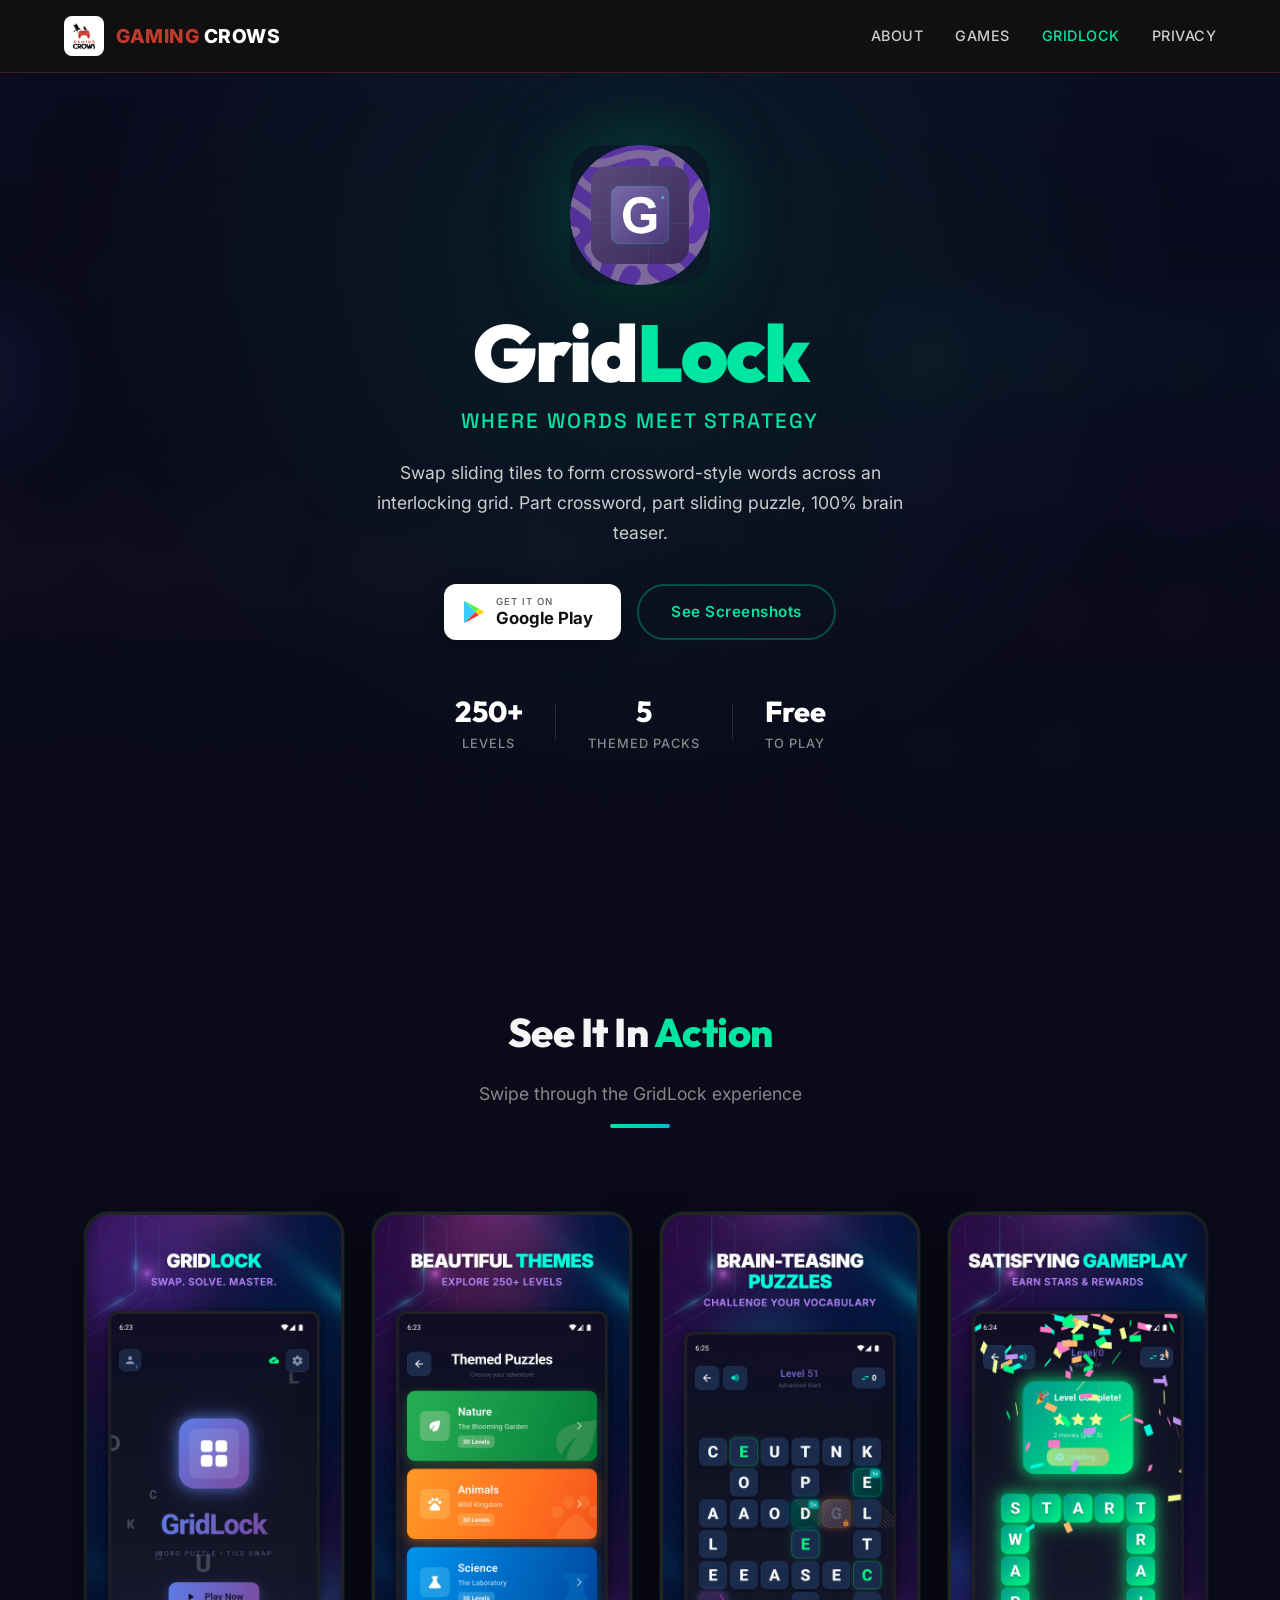
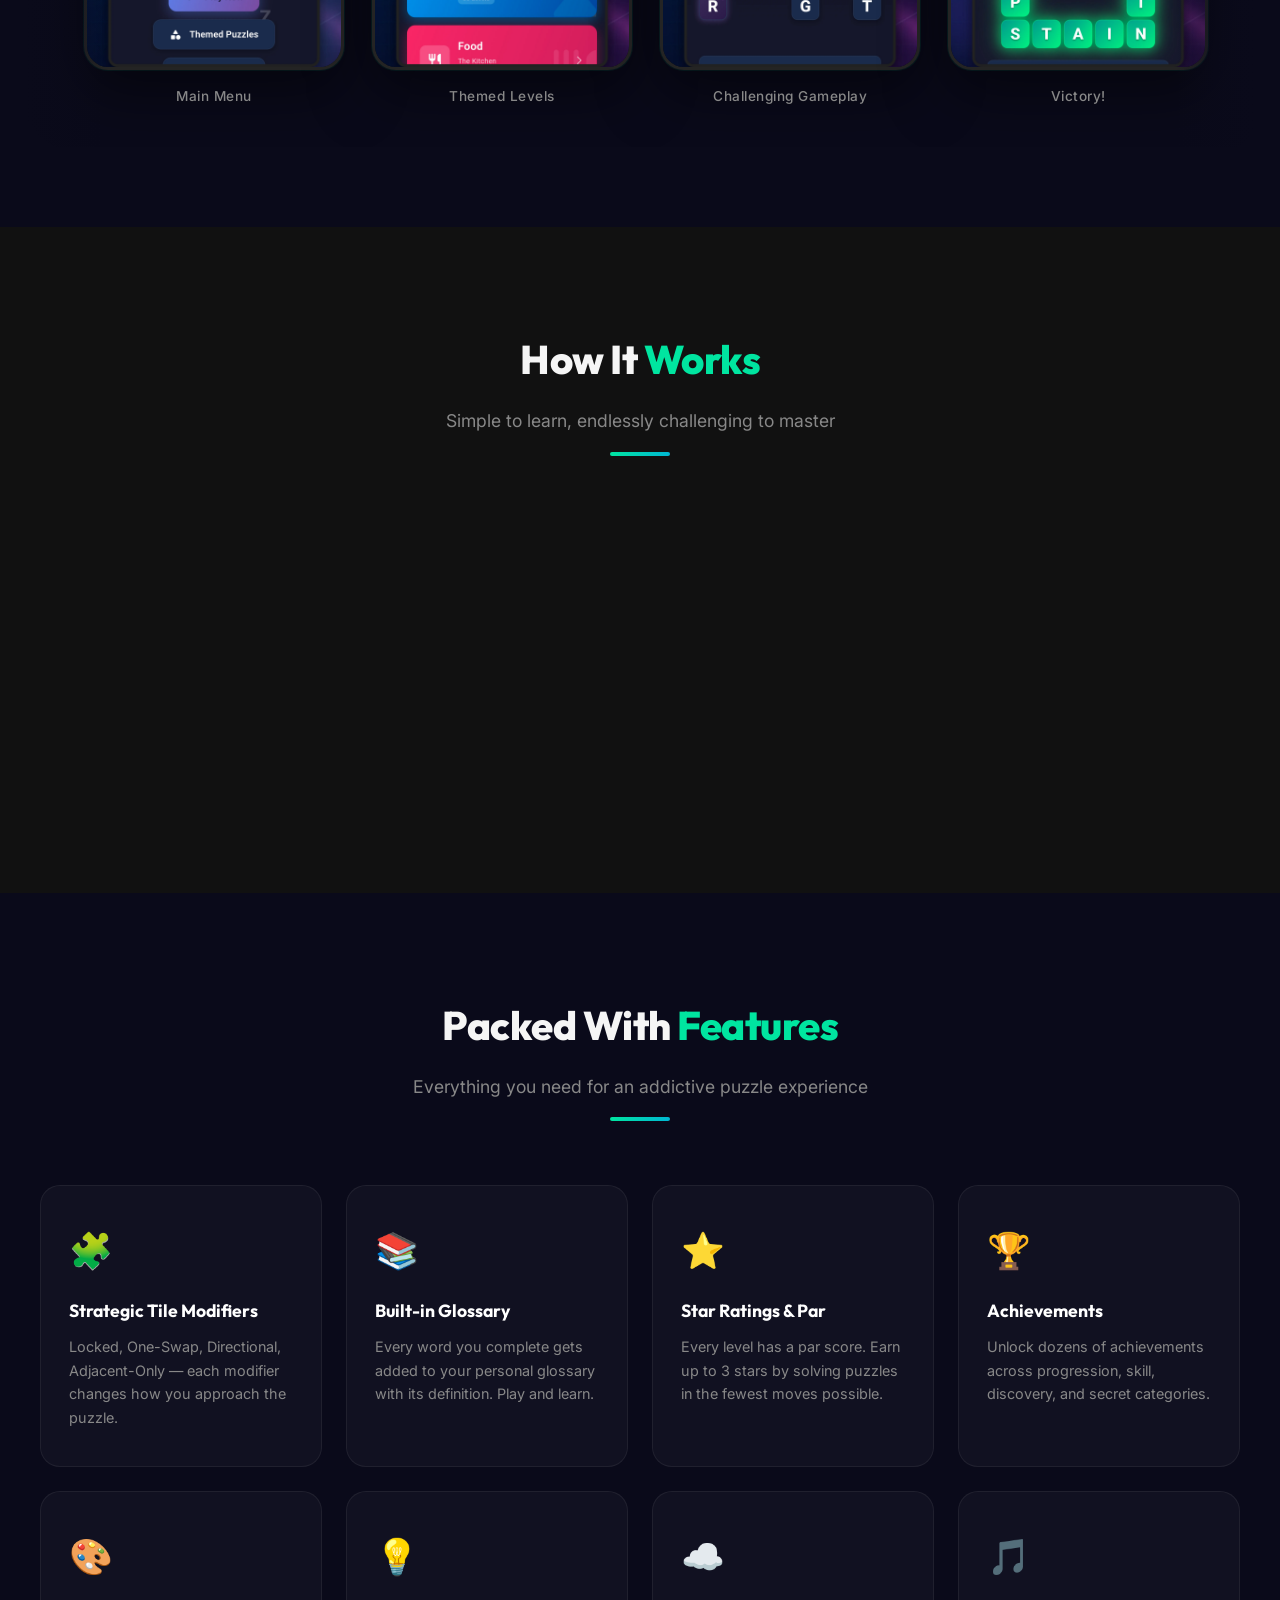
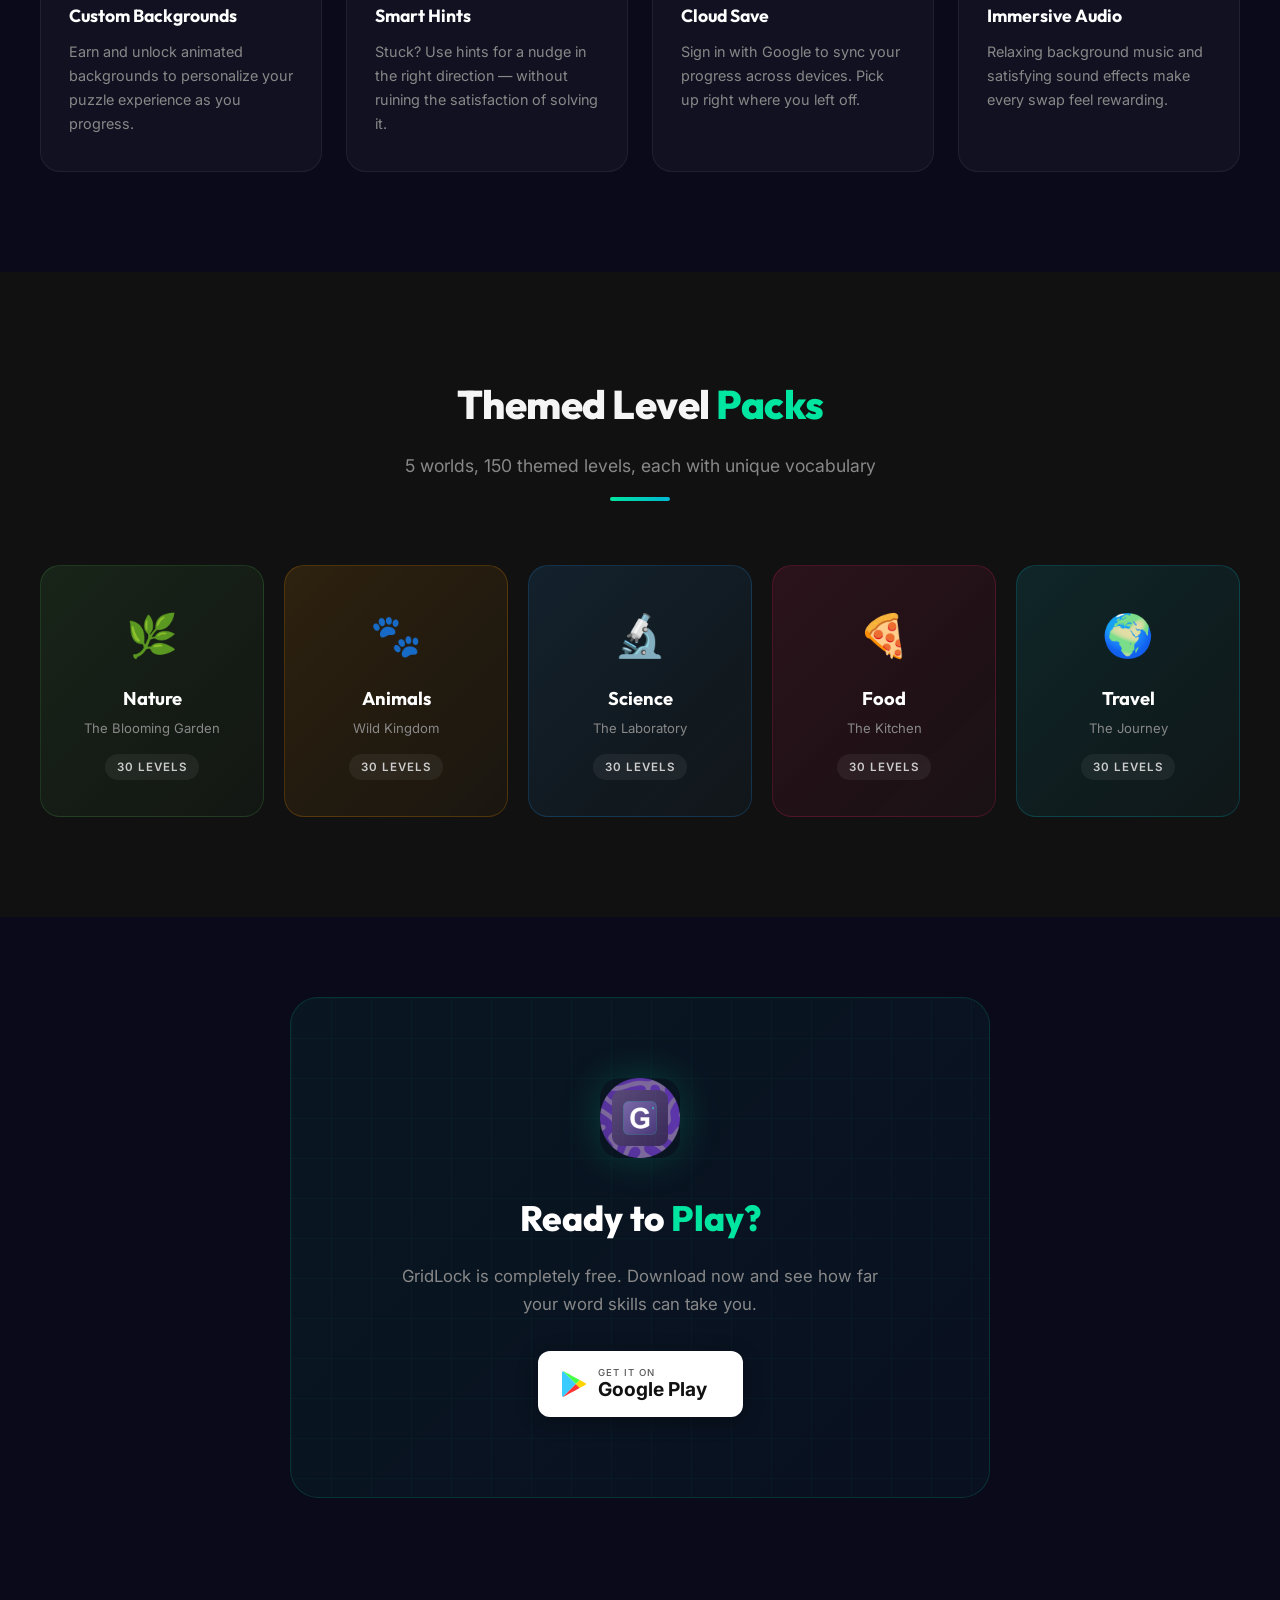
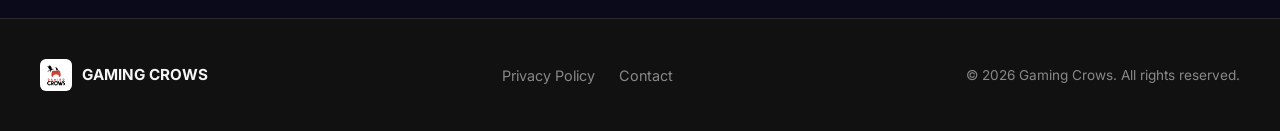
==== gridlock.html @ 8ddcc28e "add the new page" ====
<!DOCTYPE html>
<html lang="en">

<head>
    <meta charset="UTF-8">
    <meta name="viewport" content="width=device-width, initial-scale=1.0">
    <meta name="description"
        content="GridLock — a fresh twist on word puzzles. Swap sliding tiles to form crossword-style words. 250+ handcrafted levels. Free on Android.">
    <title>GridLock — Where Words Meet Strategy | Gaming Crows</title>
    <link rel="preconnect" href="https://fonts.googleapis.com">
    <link rel="preconnect" href="https://fonts.gstatic.com" crossorigin>
    <link
        href="https://fonts.googleapis.com/css2?family=Space+Grotesk:wght@400;500;600;700&family=Outfit:wght@400;500;600;700;800;900&display=swap"
        rel="stylesheet">
    <link rel="stylesheet" href="styles.css">
</head>

<body class="gl-page">
    <!-- Navigation -->
    <nav>
        <div class="nav-inner">
            <a href="index.html" class="nav-logo">
                <img src="images/logo.jpg" alt="Gaming Crows" loading="lazy">
                <span><span class="red">GAMING</span> CROWS</span>
            </a>
            <ul class="nav-links">
                <li><a href="index.html#about">About</a></li>
                <li><a href="index.html#games">Games</a></li>
                <li><a href="gridlock.html" class="gl-nav-active">GridLock</a></li>
                <li><a href="privacy.html">Privacy</a></li>
            </ul>
        </div>
    </nav>

    <main>
        <!-- Hero -->
        <section class="gl-hero">
            <div class="gl-hero-bg">
                <img src="images/gridlock/feature_graphic/feature_graphic_1024x500.webp" alt="GridLock Feature Graphic">
            </div>
            <div class="gl-hero-overlay"></div>
            <!-- Decorative grid lines -->
            <div class="gl-hero-grid" aria-hidden="true"></div>
            <div class="gl-hero-content">
                <img src="images/gridlock/icon.webp" alt="GridLock App Icon" class="gl-hero-icon">
                <h1 class="gl-hero-title">Grid<span class="gl-teal">Lock</span></h1>
                <p class="gl-hero-tagline">Where Words Meet Strategy</p>
                <p class="gl-hero-sub">Swap sliding tiles to form crossword-style words across an interlocking grid.
                    Part crossword, part sliding puzzle, 100% brain teaser.</p>
                <div class="gl-hero-actions">
                    <a href="https://play.google.com/store/apps/details?id=com.rsunder10.gridlock"
                        target="_blank" rel="noopener noreferrer" class="gl-play-badge" aria-label="Get it on Google Play">
                        <svg viewBox="30 336.7 120.9 129.2" width="20" height="22">
                            <path fill="#FFD400"
                                d="M119.2,421.2c15.3-8.4,27-14.8,28-15.3c3.2-1.7,6.5-6.2,0-9.7c-2.1-1.1-13.4-7.3-28-15.3l-20.1,20.2L119.2,421.2z" />
                            <path fill="#FF3333"
                                d="M99.1,401.1l-64.2,64.7c1.5,0.2,3.2-0.2,5.2-1.3c4.2-2.3,48.8-26.7,79.1-43.3L99.1,401.1z" />
                            <path fill="#48FF48"
                                d="M99.1,401.1l20.1-20.2c0,0-74.6-40.7-79.1-43.1c-1.7-1-3.6-1.3-5.3-1L99.1,401.1z" />
                            <path fill="#3BCCFF"
                                d="M99.1,401.1l-64.3-64.3c-2.6,0.6-4.8,2.9-4.8,7.6c0,7.5,0,107.5,0,113.8c0,4.3,1.7,7.4,4.9,7.7L99.1,401.1z" />
                        </svg>
                        <span class="gl-play-badge-text">
                            <small>GET IT ON</small>
                            Google Play
                        </span>
                    </a>
                    <a href="#gl-screenshots" class="btn btn-outline gl-btn-outline">See Screenshots</a>
                </div>
                <div class="gl-hero-stats">
                    <div class="gl-stat">
                        <span class="gl-stat-num">250+</span>
                        <span class="gl-stat-label">Levels</span>
                    </div>
                    <div class="gl-stat-divider"></div>
                    <div class="gl-stat">
                        <span class="gl-stat-num">5</span>
                        <span class="gl-stat-label">Themed Packs</span>
                    </div>
                    <div class="gl-stat-divider"></div>
                    <div class="gl-stat">
                        <span class="gl-stat-num">Free</span>
                        <span class="gl-stat-label">To Play</span>
                    </div>
                </div>
            </div>
        </section>

        <!-- Screenshot Gallery -->
        <section class="gl-screenshots" id="gl-screenshots">
            <div class="section-inner">
                <div class="section-header">
                    <h2 class="gl-section-title">See It In <span class="gl-teal">Action</span></h2>
                    <p>Swipe through the GridLock experience</p>
                    <div class="gl-accent-line"></div>
                </div>
            </div>
            <div class="gl-gallery-wrap">
                <div class="gl-gallery">
                    <div class="gl-screenshot">
                        <div class="gl-phone-frame">
                            <img src="images/gridlock/1_main_menu.webp" alt="GridLock Main Menu" loading="lazy">
                        </div>
                        <span class="gl-screenshot-label">Main Menu</span>
                    </div>
                    <div class="gl-screenshot">
                        <div class="gl-phone-frame">
                            <img src="images/gridlock/2_themed_levels.webp" alt="GridLock Themed Levels" loading="lazy">
                        </div>
                        <span class="gl-screenshot-label">Themed Levels</span>
                    </div>
                    <div class="gl-screenshot">
                        <div class="gl-phone-frame">
                            <img src="images/gridlock/3_difficult_gameplay.webp" alt="GridLock Gameplay" loading="lazy">
                        </div>
                        <span class="gl-screenshot-label">Challenging Gameplay</span>
                    </div>
                    <div class="gl-screenshot">
                        <div class="gl-phone-frame">
                            <img src="images/gridlock/4_victory.webp" alt="GridLock Victory Screen" loading="lazy">
                        </div>
                        <span class="gl-screenshot-label">Victory!</span>
                    </div>
                    <div class="gl-screenshot">
                        <div class="gl-phone-frame">
                            <img src="images/gridlock/5_glossary.webp" alt="GridLock Glossary" loading="lazy">
                        </div>
                        <span class="gl-screenshot-label">Glossary</span>
                    </div>
                    <div class="gl-screenshot">
                        <div class="gl-phone-frame">
                            <img src="images/gridlock/6_achievements.webp" alt="GridLock Achievements" loading="lazy">
                        </div>
                        <span class="gl-screenshot-label">Achievements</span>
                    </div>
                    <div class="gl-screenshot">
                        <div class="gl-phone-frame">
                            <img src="images/gridlock/7_profile.webp" alt="GridLock Profile" loading="lazy">
                        </div>
                        <span class="gl-screenshot-label">Your Progress</span>
                    </div>
                </div>
            </div>
        </section>

        <!-- How It Works -->
        <section class="gl-how">
            <div class="section-inner">
                <div class="section-header">
                    <h2 class="gl-section-title">How It <span class="gl-teal">Works</span></h2>
                    <p>Simple to learn, endlessly challenging to master</p>
                    <div class="gl-accent-line"></div>
                </div>
                <div class="gl-how-grid">
                    <div class="gl-how-step">
                        <div class="gl-how-num">1</div>
                        <h3>Scrambled Grid</h3>
                        <p>Each level presents you with a grid of scrambled letter tiles arranged in a crossword layout.</p>
                    </div>
                    <div class="gl-how-step">
                        <div class="gl-how-num">2</div>
                        <h3>Swap Tiles</h3>
                        <p>Swap tiles strategically to spell valid words both horizontally and vertically.</p>
                    </div>
                    <div class="gl-how-step">
                        <div class="gl-how-num">3</div>
                        <h3>Master Modifiers</h3>
                        <p>Navigate special tile types — locked, directional, limited-swap — that add layers of strategy.</p>
                    </div>
                    <div class="gl-how-step">
                        <div class="gl-how-num">4</div>
                        <h3>Earn Stars</h3>
                        <p>Solve each puzzle under par to earn up to 3 stars and unlock achievements.</p>
                    </div>
                </div>
            </div>
        </section>

        <!-- Features -->
        <section class="gl-features">
            <div class="section-inner">
                <div class="section-header">
                    <h2 class="gl-section-title">Packed With <span class="gl-teal">Features</span></h2>
                    <p>Everything you need for an addictive puzzle experience</p>
                    <div class="gl-accent-line"></div>
                </div>
                <div class="gl-features-grid">
                    <div class="gl-feature-card">
                        <span class="gl-feature-icon">&#129513;</span>
                        <h3>Strategic Tile Modifiers</h3>
                        <p>Locked, One-Swap, Directional, Adjacent-Only — each modifier changes how you approach the puzzle.</p>
                    </div>
                    <div class="gl-feature-card">
                        <span class="gl-feature-icon">&#128218;</span>
                        <h3>Built-in Glossary</h3>
                        <p>Every word you complete gets added to your personal glossary with its definition. Play and learn.</p>
                    </div>
                    <div class="gl-feature-card">
                        <span class="gl-feature-icon">&#11088;</span>
                        <h3>Star Ratings & Par</h3>
                        <p>Every level has a par score. Earn up to 3 stars by solving puzzles in the fewest moves possible.</p>
                    </div>
                    <div class="gl-feature-card">
                        <span class="gl-feature-icon">&#127942;</span>
                        <h3>Achievements</h3>
                        <p>Unlock dozens of achievements across progression, skill, discovery, and secret categories.</p>
                    </div>
                    <div class="gl-feature-card">
                        <span class="gl-feature-icon">&#127912;</span>
                        <h3>Custom Backgrounds</h3>
                        <p>Earn and unlock animated backgrounds to personalize your puzzle experience as you progress.</p>
                    </div>
                    <div class="gl-feature-card">
                        <span class="gl-feature-icon">&#128161;</span>
                        <h3>Smart Hints</h3>
                        <p>Stuck? Use hints for a nudge in the right direction — without ruining the satisfaction of solving it.</p>
                    </div>
                    <div class="gl-feature-card">
                        <span class="gl-feature-icon">&#9729;&#65039;</span>
                        <h3>Cloud Save</h3>
                        <p>Sign in with Google to sync your progress across devices. Pick up right where you left off.</p>
                    </div>
                    <div class="gl-feature-card">
                        <span class="gl-feature-icon">&#127925;</span>
                        <h3>Immersive Audio</h3>
                        <p>Relaxing background music and satisfying sound effects make every swap feel rewarding.</p>
                    </div>
                </div>
            </div>
        </section>

        <!-- Themed Packs -->
        <section class="gl-themes">
            <div class="section-inner">
                <div class="section-header">
                    <h2 class="gl-section-title">Themed Level <span class="gl-teal">Packs</span></h2>
                    <p>5 worlds, 150 themed levels, each with unique vocabulary</p>
                    <div class="gl-accent-line"></div>
                </div>
                <div class="gl-themes-grid">
                    <div class="gl-theme-card gl-theme-nature">
                        <span class="gl-theme-emoji">&#127807;</span>
                        <h3>Nature</h3>
                        <p class="gl-theme-subtitle">The Blooming Garden</p>
                        <span class="gl-theme-count">30 Levels</span>
                    </div>
                    <div class="gl-theme-card gl-theme-animals">
                        <span class="gl-theme-emoji">&#128062;</span>
                        <h3>Animals</h3>
                        <p class="gl-theme-subtitle">Wild Kingdom</p>
                        <span class="gl-theme-count">30 Levels</span>
                    </div>
                    <div class="gl-theme-card gl-theme-science">
                        <span class="gl-theme-emoji">&#128300;</span>
                        <h3>Science</h3>
                        <p class="gl-theme-subtitle">The Laboratory</p>
                        <span class="gl-theme-count">30 Levels</span>
                    </div>
                    <div class="gl-theme-card gl-theme-food">
                        <span class="gl-theme-emoji">&#127829;</span>
                        <h3>Food</h3>
                        <p class="gl-theme-subtitle">The Kitchen</p>
                        <span class="gl-theme-count">30 Levels</span>
                    </div>
                    <div class="gl-theme-card gl-theme-travel">
                        <span class="gl-theme-emoji">&#127757;</span>
                        <h3>Travel</h3>
                        <p class="gl-theme-subtitle">The Journey</p>
                        <span class="gl-theme-count">30 Levels</span>
                    </div>
                </div>
            </div>
        </section>

        <!-- Final CTA -->
        <section class="gl-cta">
            <div class="section-inner">
                <div class="gl-cta-box">
                    <div class="gl-cta-content">
                        <img src="images/gridlock/icon.webp" alt="GridLock" class="gl-cta-icon">
                        <h2>Ready to <span class="gl-teal">Play?</span></h2>
                        <p>GridLock is completely free. Download now and see how far your word skills can take you.</p>
                        <a href="https://play.google.com/store/apps/details?id=com.rsunder10.gridlock"
                            target="_blank" rel="noopener noreferrer" class="gl-play-badge gl-play-badge-lg"
                            aria-label="Get it on Google Play">
                            <svg viewBox="30 336.7 120.9 129.2" width="24" height="26">
                                <path fill="#FFD400"
                                    d="M119.2,421.2c15.3-8.4,27-14.8,28-15.3c3.2-1.7,6.5-6.2,0-9.7c-2.1-1.1-13.4-7.3-28-15.3l-20.1,20.2L119.2,421.2z" />
                                <path fill="#FF3333"
                                    d="M99.1,401.1l-64.2,64.7c1.5,0.2,3.2-0.2,5.2-1.3c4.2-2.3,48.8-26.7,79.1-43.3L99.1,401.1z" />
                                <path fill="#48FF48"
                                    d="M99.1,401.1l20.1-20.2c0,0-74.6-40.7-79.1-43.1c-1.7-1-3.6-1.3-5.3-1L99.1,401.1z" />
                                <path fill="#3BCCFF"
                                    d="M99.1,401.1l-64.3-64.3c-2.6,0.6-4.8,2.9-4.8,7.6c0,7.5,0,107.5,0,113.8c0,4.3,1.7,7.4,4.9,7.7L99.1,401.1z" />
                            </svg>
                            <span class="gl-play-badge-text">
                                <small>GET IT ON</small>
                                Google Play
                            </span>
                        </a>
                    </div>
                </div>
            </div>
        </section>
    </main>

    <!-- Footer -->
    <footer>
        <div class="footer-inner">
            <div class="footer-brand">
                <img src="images/logo.jpg" alt="Gaming Crows" loading="lazy">
                <span><span class="red">GAMING</span> CROWS</span>
            </div>
            <ul class="footer-links">
                <li><a href="privacy.html">Privacy Policy</a></li>
                <li><a href="mailto:sunderis1000@gmail.com">Contact</a></li>
            </ul>
            <p class="footer-copy">&copy; 2026 Gaming Crows. All rights reserved.</p>
        </div>
    </footer>

    <script>
        // Intersection Observer for fade-in animations
        const observer = new IntersectionObserver((entries) => {
            entries.forEach(entry => {
                if (entry.isIntersecting) {
                    entry.target.classList.add('gl-visible');
                    observer.unobserve(entry.target);
                }
            });
        }, { threshold: 0.1, rootMargin: '0px 0px -60px 0px' });

        document.querySelectorAll('.gl-feature-card, .gl-theme-card, .gl-how-step, .gl-screenshot, .gl-cta-box').forEach(el => {
            el.classList.add('gl-fade-in');
            observer.observe(el);
        });
    </script>
</body>

</html>
---- styles.css ----
@import url('https://fonts.googleapis.com/css2?family=Inter:wght@400;500;600;700;800;900&display=swap');

:root {
    --red: #c0392b;
    --red-dark: #a93226;
    --red-light: #e74c3c;
    --black: #1a1a1a;
    --dark: #111111;
    --gray-dark: #2a2a2a;
    --gray: #888888;
    --gray-light: #cccccc;
    --white: #ffffff;
    --off-white: #f5f5f5;
}

* {
    margin: 0;
    padding: 0;
    box-sizing: border-box;
}

body {
    font-family: 'Inter', -apple-system, BlinkMacSystemFont, "Segoe UI", Roboto, sans-serif;
    background-color: var(--dark);
    color: var(--off-white);
    line-height: 1.6;
    overflow-x: hidden;
}

/* Navigation */
nav {
    position: fixed;
    top: 0;
    width: 100%;
    z-index: 1000;
    background: rgba(17, 17, 17, 0.95);
    backdrop-filter: blur(10px);
    border-bottom: 1px solid rgba(192, 57, 43, 0.3);
}

.nav-inner {
    max-width: 1200px;
    margin: 0 auto;
    padding: 16px 24px;
    display: flex;
    justify-content: space-between;
    align-items: center;
}

.nav-logo {
    display: flex;
    align-items: center;
    gap: 12px;
    text-decoration: none;
    color: var(--white);
}

.nav-logo img {
    height: 40px;
    width: 40px;
    border-radius: 8px;
    object-fit: cover;
}

.nav-logo span {
    font-weight: 800;
    font-size: 1.2rem;
    letter-spacing: 0.5px;
}

.nav-logo .red {
    color: var(--red);
}

.nav-links {
    display: flex;
    gap: 32px;
    list-style: none;
}

.nav-links a {
    color: var(--gray-light);
    text-decoration: none;
    font-weight: 500;
    font-size: 0.9rem;
    letter-spacing: 0.5px;
    text-transform: uppercase;
    transition: color 0.3s;
}

.nav-links a:hover {
    color: var(--red);
}

/* Hero Section */
.hero {
    min-height: 100vh;
    display: flex;
    align-items: center;
    justify-content: center;
    position: relative;
    overflow: hidden;
}

.hero-bg {
    position: absolute;
    inset: 0;
    z-index: 0;
}

.hero-bg img {
    width: 100%;
    height: 100%;
    object-fit: cover;
    opacity: 0.15;
}

.hero-overlay {
    position: absolute;
    inset: 0;
    background: linear-gradient(180deg, rgba(17, 17, 17, 0.6) 0%, rgba(17, 17, 17, 0.9) 70%, var(--dark) 100%);
    z-index: 1;
}

.hero-content {
    position: relative;
    z-index: 2;
    text-align: center;
    max-width: 800px;
    padding: 0 24px;
}

.hero-logo {
    width: 200px;
    height: 200px;
    border-radius: 24px;
    margin: 0 auto 32px;
    object-fit: cover;
    box-shadow: 0 0 60px rgba(192, 57, 43, 0.3);
    animation: float 6s ease-in-out infinite;
}

@keyframes float {

    0%,
    100% {
        transform: translateY(0px);
    }

    50% {
        transform: translateY(-12px);
    }
}

.hero h1 {
    font-size: 3.5rem;
    font-weight: 900;
    letter-spacing: -1px;
    margin-bottom: 8px;
    line-height: 1.1;
}

.hero h1 .red {
    color: var(--red);
}

.hero .tagline {
    font-size: 1.25rem;
    color: var(--gray);
    margin-bottom: 40px;
    font-weight: 400;
}

.hero-cta {
    display: flex;
    gap: 16px;
    justify-content: center;
    flex-wrap: wrap;
}

.btn {
    display: inline-flex;
    align-items: center;
    gap: 8px;
    padding: 14px 32px;
    border-radius: 50px;
    font-weight: 600;
    font-size: 0.95rem;
    text-decoration: none;
    transition: all 0.3s ease;
    letter-spacing: 0.5px;
}

.btn-primary {
    background: var(--red);
    color: var(--white);
}

.btn-primary:hover {
    background: var(--red-light);
    transform: translateY(-2px);
    box-shadow: 0 8px 30px rgba(192, 57, 43, 0.4);
}

.btn-outline {
    border: 2px solid var(--gray-dark);
    color: var(--gray-light);
    background: transparent;
}

.btn-outline:hover {
    border-color: var(--red);
    color: var(--white);
    transform: translateY(-2px);
}

/* Section Styles */
section {
    padding: 100px 24px;
}

.section-inner {
    max-width: 1200px;
    margin: 0 auto;
}

.section-header {
    text-align: center;
    margin-bottom: 64px;
}

.section-header h2 {
    font-size: 2.5rem;
    font-weight: 800;
    margin-bottom: 16px;
    letter-spacing: -0.5px;
}

.section-header h2 .red {
    color: var(--red);
}

.section-header p {
    color: var(--gray);
    font-size: 1.1rem;
    max-width: 600px;
    margin: 0 auto;
}

.accent-line {
    width: 60px;
    height: 4px;
    background: var(--red);
    border-radius: 2px;
    margin: 16px auto 0;
}

/* About Section */
.about {
    background: var(--black);
}

.about-grid {
    display: grid;
    grid-template-columns: 1fr 1fr;
    gap: 64px;
    align-items: center;
}

.about-image {
    border-radius: 16px;
    overflow: hidden;
    box-shadow: 0 20px 60px rgba(0, 0, 0, 0.5);
    border: 1px solid rgba(192, 57, 43, 0.2);
}

.about-image img {
    width: 100%;
    display: block;
}

.about-text h2 {
    font-size: 2.2rem;
    font-weight: 800;
    margin-bottom: 24px;
}

.about-text h2 .red {
    color: var(--red);
}

.about-text p {
    color: var(--gray-light);
    margin-bottom: 16px;
    font-size: 1.05rem;
}

/* Features / What We Do */
.features-grid {
    display: grid;
    grid-template-columns: repeat(3, 1fr);
    gap: 32px;
}

.feature-card {
    background: var(--black);
    border: 1px solid var(--gray-dark);
    border-radius: 16px;
    padding: 40px 32px;
    transition: all 0.3s ease;
    position: relative;
    overflow: hidden;
}

.feature-card::before {
    content: '';
    position: absolute;
    top: 0;
    left: 0;
    right: 0;
    height: 3px;
    background: var(--red);
    transform: scaleX(0);
    transition: transform 0.3s ease;
}

.feature-card:hover::before {
    transform: scaleX(1);
}

.feature-card:hover {
    border-color: var(--red);
    transform: translateY(-4px);
    box-shadow: 0 12px 40px rgba(192, 57, 43, 0.15);
}

.feature-icon {
    font-size: 2.5rem;
    margin-bottom: 20px;
    display: block;
}

.feature-card h3 {
    font-size: 1.25rem;
    font-weight: 700;
    margin-bottom: 12px;
    color: var(--white);
}

.feature-card p {
    color: var(--gray);
    font-size: 0.95rem;
    line-height: 1.7;
}

/* Games Section */
.games-grid {
    display: grid;
    grid-template-columns: repeat(2, 1fr);
    gap: 32px;
}

.game-card {
    background: var(--black);
    border: 1px solid var(--gray-dark);
    border-radius: 16px;
    padding: 40px;
    transition: all 0.3s ease;
}

.game-card:hover {
    border-color: var(--red);
    transform: translateY(-4px);
}

.game-badge {
    display: inline-block;
    background: rgba(192, 57, 43, 0.15);
    color: var(--red);
    padding: 4px 12px;
    border-radius: 20px;
    font-size: 0.8rem;
    font-weight: 600;
    text-transform: uppercase;
    letter-spacing: 1px;
    margin-bottom: 16px;
}

.game-card h3 {
    font-size: 1.5rem;
    font-weight: 700;
    margin-bottom: 12px;
    color: var(--white);
}

.game-card p {
    color: var(--gray);
    line-height: 1.7;
}

/* Contact / CTA */
.cta-section {
    background: var(--black);
    text-align: center;
}

.cta-box {
    background: linear-gradient(135deg, rgba(192, 57, 43, 0.1), rgba(192, 57, 43, 0.05));
    border: 1px solid rgba(192, 57, 43, 0.3);
    border-radius: 24px;
    padding: 64px 40px;
    max-width: 700px;
    margin: 0 auto;
}

.cta-box h2 {
    font-size: 2rem;
    font-weight: 800;
    margin-bottom: 16px;
}

.cta-box p {
    color: var(--gray);
    margin-bottom: 32px;
    font-size: 1.05rem;
}

/* Footer */
footer {
    background: var(--dark);
    border-top: 1px solid var(--gray-dark);
    padding: 40px 24px;
}

.footer-inner {
    max-width: 1200px;
    margin: 0 auto;
    display: flex;
    justify-content: space-between;
    align-items: center;
    flex-wrap: wrap;
    gap: 16px;
}

.footer-brand {
    display: flex;
    align-items: center;
    gap: 10px;
}

.footer-brand img {
    height: 32px;
    width: 32px;
    border-radius: 6px;
    object-fit: cover;
}

.footer-brand span {
    font-weight: 700;
    font-size: 0.95rem;
}

.footer-links {
    display: flex;
    gap: 24px;
    list-style: none;
}

.footer-links a {
    color: var(--gray);
    text-decoration: none;
    font-size: 0.9rem;
    transition: color 0.3s;
}

.footer-links a:hover {
    color: var(--red);
}

.footer-copy {
    color: var(--gray);
    font-size: 0.85rem;
}

/* Page Header */
.page-header {
    padding: 140px 24px 60px;
    text-align: center;
    background: var(--black);
    border-bottom: 1px solid var(--gray-dark);
}

.page-header img {
    height: 80px;
    width: 80px;
    border-radius: 16px;
    object-fit: cover;
    margin-bottom: 24px;
    box-shadow: 0 0 40px rgba(192, 57, 43, 0.2);
}

.page-header h1 {
    font-size: 2.5rem;
    font-weight: 900;
    letter-spacing: -0.5px;
    margin-bottom: 8px;
}

.page-header h1 .red {
    color: var(--red);
}

.page-header .effective-date {
    color: var(--gray);
    font-size: 0.95rem;
}

/* Content */
.content {
    max-width: 800px;
    margin: 0 auto;
    padding: 60px 24px 100px;
}

.content h2 {
    font-size: 1.5rem;
    font-weight: 700;
    margin-top: 48px;
    margin-bottom: 16px;
    color: var(--white);
    padding-bottom: 12px;
    border-bottom: 1px solid var(--gray-dark);
}

.content h2 .red {
    color: var(--red);
}

.content h3 {
    font-size: 1.1rem;
    font-weight: 600;
    margin-top: 24px;
    margin-bottom: 12px;
    color: var(--gray-light);
}

.content p {
    color: var(--gray-light);
    margin-bottom: 16px;
    font-size: 1rem;
    line-height: 1.8;
}

.content ul,
.content ol {
    padding-left: 24px;
    margin-bottom: 16px;
}

.content li {
    color: var(--gray-light);
    margin-bottom: 8px;
    line-height: 1.7;
}

.content strong {
    color: var(--white);
    font-weight: 600;
}

.content a {
    color: var(--red);
    text-decoration: none;
    transition: color 0.2s;
}

.content a:hover {
    color: var(--red-light);
    text-decoration: underline;
}

.content hr {
    margin: 48px 0;
    border: 0;
    border-top: 1px solid var(--gray-dark);
}

.policy-footer {
    margin-top: 32px;
    font-size: 0.875rem;
    color: var(--gray);
    text-align: center;
    font-style: italic;
}


/* =============================================
   GRIDLOCK PAGE STYLES
   ============================================= */

.gl-page {
    scroll-behavior: smooth;
}

.gl-teal {
    color: #00E5A0;
}

.gl-nav-active {
    color: #00E5A0 !important;
}

.gl-accent-line {
    width: 60px;
    height: 4px;
    background: linear-gradient(90deg, #00E5A0, #00b8d4);
    border-radius: 2px;
    margin: 16px auto 0;
}

.gl-section-title {
    font-family: 'Outfit', 'Inter', sans-serif;
}

/* Fade-in animation */
.gl-fade-in {
    opacity: 0;
    transform: translateY(30px);
    transition: opacity 0.7s ease, transform 0.7s ease;
}

.gl-fade-in.gl-visible {
    opacity: 1;
    transform: translateY(0);
}

/* Stagger children */
.gl-fade-in:nth-child(2) { transition-delay: 0.1s; }
.gl-fade-in:nth-child(3) { transition-delay: 0.2s; }
.gl-fade-in:nth-child(4) { transition-delay: 0.3s; }
.gl-fade-in:nth-child(5) { transition-delay: 0.35s; }
.gl-fade-in:nth-child(6) { transition-delay: 0.4s; }
.gl-fade-in:nth-child(7) { transition-delay: 0.45s; }
.gl-fade-in:nth-child(8) { transition-delay: 0.5s; }

/* ---------- Hero ---------- */
.gl-hero {
    min-height: 100vh;
    display: flex;
    align-items: center;
    justify-content: center;
    position: relative;
    overflow: hidden;
    background: #0a0a1a;
}

.gl-hero-bg {
    position: absolute;
    inset: 0;
    z-index: 0;
}

.gl-hero-bg img {
    width: 100%;
    height: 100%;
    object-fit: cover;
    opacity: 0.2;
    filter: blur(20px) saturate(1.4);
    transform: scale(1.1);
}

.gl-hero-overlay {
    position: absolute;
    inset: 0;
    background:
        radial-gradient(ellipse at 50% 30%, rgba(0, 229, 160, 0.08) 0%, transparent 60%),
        linear-gradient(180deg, rgba(10, 10, 26, 0.4) 0%, rgba(10, 10, 26, 0.85) 60%, #0a0a1a 100%);
    z-index: 1;
}

.gl-hero-grid {
    position: absolute;
    inset: 0;
    z-index: 1;
    background-image:
        linear-gradient(rgba(0, 229, 160, 0.04) 1px, transparent 1px),
        linear-gradient(90deg, rgba(0, 229, 160, 0.04) 1px, transparent 1px);
    background-size: 60px 60px;
    mask-image: radial-gradient(ellipse at center, rgba(0,0,0,0.5) 0%, transparent 70%);
    -webkit-mask-image: radial-gradient(ellipse at center, rgba(0,0,0,0.5) 0%, transparent 70%);
}

.gl-hero-content {
    position: relative;
    z-index: 2;
    text-align: center;
    max-width: 700px;
    padding: 0 24px;
}

.gl-hero-icon {
    width: 140px;
    height: 140px;
    border-radius: 32px;
    margin: 0 auto 28px;
    display: block;
    box-shadow:
        0 0 80px rgba(0, 229, 160, 0.25),
        0 20px 60px rgba(0, 0, 0, 0.5);
    animation: float 6s ease-in-out infinite;
}

.gl-hero-title {
    font-family: 'Outfit', 'Inter', sans-serif;
    font-size: 5rem;
    font-weight: 900;
    letter-spacing: -2px;
    line-height: 1;
    margin-bottom: 12px;
    color: var(--white);
}

.gl-hero-tagline {
    font-family: 'Space Grotesk', 'Inter', sans-serif;
    font-size: 1.3rem;
    color: #00E5A0;
    font-weight: 500;
    letter-spacing: 2px;
    text-transform: uppercase;
    margin-bottom: 20px;
}

.gl-hero-sub {
    font-size: 1.1rem;
    color: var(--gray-light);
    line-height: 1.7;
    margin-bottom: 36px;
    max-width: 540px;
    margin-left: auto;
    margin-right: auto;
}

.gl-hero-actions {
    display: flex;
    gap: 16px;
    justify-content: center;
    flex-wrap: wrap;
    margin-bottom: 48px;
}

.gl-btn-outline {
    border-color: rgba(0, 229, 160, 0.3);
    color: #00E5A0;
}

.gl-btn-outline:hover {
    border-color: #00E5A0;
    color: var(--white);
}

/* Google Play Badge */
.gl-play-badge {
    display: inline-flex;
    align-items: center;
    gap: 12px;
    background: var(--white);
    color: #111;
    padding: 12px 28px 12px 20px;
    border-radius: 12px;
    text-decoration: none;
    transition: all 0.3s ease;
    box-shadow: 0 4px 20px rgba(0, 0, 0, 0.3);
}

.gl-play-badge:hover {
    transform: translateY(-3px);
    box-shadow: 0 8px 30px rgba(0, 229, 160, 0.25);
}

.gl-play-badge-text {
    display: flex;
    flex-direction: column;
    text-align: left;
    line-height: 1.2;
    font-weight: 700;
    font-size: 1.05rem;
    font-family: 'Inter', sans-serif;
}

.gl-play-badge-text small {
    font-size: 0.6rem;
    font-weight: 500;
    letter-spacing: 1px;
    opacity: 0.7;
}

.gl-play-badge-lg {
    padding: 16px 36px 16px 24px;
}

.gl-play-badge-lg .gl-play-badge-text {
    font-size: 1.2rem;
}

/* Hero Stats */
.gl-hero-stats {
    display: flex;
    align-items: center;
    justify-content: center;
    gap: 32px;
}

.gl-stat {
    display: flex;
    flex-direction: column;
    align-items: center;
}

.gl-stat-num {
    font-family: 'Outfit', 'Inter', sans-serif;
    font-size: 1.8rem;
    font-weight: 800;
    color: var(--white);
}

.gl-stat-label {
    font-size: 0.8rem;
    color: var(--gray);
    text-transform: uppercase;
    letter-spacing: 1px;
    font-weight: 500;
}

.gl-stat-divider {
    width: 1px;
    height: 36px;
    background: rgba(255, 255, 255, 0.12);
}

/* ---------- Screenshot Gallery ---------- */
.gl-screenshots {
    background: #0a0a1a;
    padding-bottom: 80px;
}

.gl-gallery-wrap {
    overflow: hidden;
    position: relative;
}

.gl-gallery-wrap::before,
.gl-gallery-wrap::after {
    content: '';
    position: absolute;
    top: 0;
    bottom: 0;
    width: 80px;
    z-index: 2;
    pointer-events: none;
}

.gl-gallery-wrap::before {
    left: 0;
    background: linear-gradient(90deg, #0a0a1a, transparent);
}

.gl-gallery-wrap::after {
    right: 0;
    background: linear-gradient(270deg, #0a0a1a, transparent);
}

.gl-gallery {
    display: flex;
    gap: 28px;
    padding: 20px 60px 40px;
    overflow-x: auto;
    scroll-snap-type: x mandatory;
    scrollbar-width: none;
    -ms-overflow-style: none;
}

.gl-gallery::-webkit-scrollbar {
    display: none;
}

.gl-screenshot {
    flex-shrink: 0;
    scroll-snap-align: center;
    display: flex;
    flex-direction: column;
    align-items: center;
    gap: 16px;
}

.gl-phone-frame {
    width: 260px;
    border-radius: 24px;
    overflow: hidden;
    border: 3px solid rgba(255, 255, 255, 0.08);
    box-shadow:
        0 20px 60px rgba(0, 0, 0, 0.5),
        0 0 0 1px rgba(0, 229, 160, 0.1);
    transition: all 0.4s ease;
    background: #111;
}

.gl-phone-frame img {
    width: 100%;
    display: block;
}

.gl-screenshot:hover .gl-phone-frame {
    transform: translateY(-8px) scale(1.02);
    box-shadow:
        0 30px 80px rgba(0, 0, 0, 0.6),
        0 0 40px rgba(0, 229, 160, 0.15);
    border-color: rgba(0, 229, 160, 0.25);
}

.gl-screenshot-label {
    font-size: 0.85rem;
    color: var(--gray);
    font-weight: 500;
    letter-spacing: 0.5px;
}

/* ---------- How It Works ---------- */
.gl-how {
    background: var(--dark);
}

.gl-how-grid {
    display: grid;
    grid-template-columns: repeat(4, 1fr);
    gap: 32px;
}

.gl-how-step {
    text-align: center;
    padding: 32px 24px;
    position: relative;
}

.gl-how-num {
    width: 56px;
    height: 56px;
    border-radius: 16px;
    background: linear-gradient(135deg, rgba(0, 229, 160, 0.15), rgba(0, 184, 212, 0.1));
    border: 1px solid rgba(0, 229, 160, 0.25);
    display: flex;
    align-items: center;
    justify-content: center;
    margin: 0 auto 20px;
    font-family: 'Outfit', 'Inter', sans-serif;
    font-size: 1.4rem;
    font-weight: 800;
    color: #00E5A0;
}

.gl-how-step h3 {
    font-family: 'Outfit', 'Inter', sans-serif;
    font-size: 1.15rem;
    font-weight: 700;
    color: var(--white);
    margin-bottom: 10px;
}

.gl-how-step p {
    color: var(--gray);
    font-size: 0.92rem;
    line-height: 1.6;
}

/* ---------- Features ---------- */
.gl-features {
    background: #0a0a1a;
}

.gl-features-grid {
    display: grid;
    grid-template-columns: repeat(4, 1fr);
    gap: 24px;
}

.gl-feature-card {
    background: rgba(255, 255, 255, 0.03);
    border: 1px solid rgba(255, 255, 255, 0.06);
    border-radius: 20px;
    padding: 36px 28px;
    transition: all 0.4s ease;
    position: relative;
    overflow: hidden;
}

.gl-feature-card::before {
    content: '';
    position: absolute;
    top: 0;
    left: 0;
    right: 0;
    height: 3px;
    background: linear-gradient(90deg, #00E5A0, #00b8d4);
    transform: scaleX(0);
    transition: transform 0.4s ease;
    transform-origin: left;
}

.gl-feature-card:hover::before {
    transform: scaleX(1);
}

.gl-feature-card:hover {
    border-color: rgba(0, 229, 160, 0.2);
    transform: translateY(-4px);
    box-shadow: 0 16px 48px rgba(0, 229, 160, 0.08);
    background: rgba(0, 229, 160, 0.03);
}

.gl-feature-icon {
    font-size: 2.2rem;
    display: block;
    margin-bottom: 18px;
}

.gl-feature-card h3 {
    font-family: 'Outfit', 'Inter', sans-serif;
    font-size: 1.1rem;
    font-weight: 700;
    color: var(--white);
    margin-bottom: 10px;
}

.gl-feature-card p {
    color: var(--gray);
    font-size: 0.9rem;
    line-height: 1.65;
}

/* ---------- Themed Packs ---------- */
.gl-themes {
    background: var(--dark);
}

.gl-themes-grid {
    display: grid;
    grid-template-columns: repeat(5, 1fr);
    gap: 20px;
}

.gl-theme-card {
    border-radius: 20px;
    padding: 36px 24px;
    text-align: center;
    transition: all 0.4s ease;
    position: relative;
    overflow: hidden;
    cursor: default;
}

.gl-theme-card::before {
    content: '';
    position: absolute;
    inset: 0;
    opacity: 0.12;
    transition: opacity 0.4s ease;
}

.gl-theme-card:hover {
    transform: translateY(-6px);
}

.gl-theme-card:hover::before {
    opacity: 0.2;
}

.gl-theme-nature {
    background: linear-gradient(135deg, rgba(76, 175, 80, 0.12), rgba(76, 175, 80, 0.04));
    border: 1px solid rgba(76, 175, 80, 0.2);
}
.gl-theme-nature:hover { box-shadow: 0 16px 48px rgba(76, 175, 80, 0.15); }

.gl-theme-animals {
    background: linear-gradient(135deg, rgba(255, 152, 0, 0.12), rgba(255, 152, 0, 0.04));
    border: 1px solid rgba(255, 152, 0, 0.2);
}
.gl-theme-animals:hover { box-shadow: 0 16px 48px rgba(255, 152, 0, 0.15); }

.gl-theme-science {
    background: linear-gradient(135deg, rgba(33, 150, 243, 0.12), rgba(33, 150, 243, 0.04));
    border: 1px solid rgba(33, 150, 243, 0.2);
}
.gl-theme-science:hover { box-shadow: 0 16px 48px rgba(33, 150, 243, 0.15); }

.gl-theme-food {
    background: linear-gradient(135deg, rgba(233, 30, 99, 0.12), rgba(233, 30, 99, 0.04));
    border: 1px solid rgba(233, 30, 99, 0.2);
}
.gl-theme-food:hover { box-shadow: 0 16px 48px rgba(233, 30, 99, 0.15); }

.gl-theme-travel {
    background: linear-gradient(135deg, rgba(0, 188, 212, 0.12), rgba(0, 188, 212, 0.04));
    border: 1px solid rgba(0, 188, 212, 0.2);
}
.gl-theme-travel:hover { box-shadow: 0 16px 48px rgba(0, 188, 212, 0.15); }

.gl-theme-emoji {
    font-size: 2.6rem;
    display: block;
    margin-bottom: 16px;
}

.gl-theme-card h3 {
    font-family: 'Outfit', 'Inter', sans-serif;
    font-size: 1.15rem;
    font-weight: 700;
    color: var(--white);
    margin-bottom: 4px;
}

.gl-theme-subtitle {
    font-size: 0.82rem;
    color: var(--gray);
    margin-bottom: 14px;
}

.gl-theme-count {
    display: inline-block;
    font-size: 0.72rem;
    font-weight: 600;
    text-transform: uppercase;
    letter-spacing: 1px;
    color: var(--gray-light);
    background: rgba(255, 255, 255, 0.06);
    padding: 4px 12px;
    border-radius: 20px;
}

/* ---------- Final CTA ---------- */
.gl-cta {
    background: #0a0a1a;
    padding: 80px 24px 120px;
}

.gl-cta-box {
    background:
        linear-gradient(135deg, rgba(0, 229, 160, 0.06), rgba(0, 184, 212, 0.04));
    border: 1px solid rgba(0, 229, 160, 0.15);
    border-radius: 28px;
    padding: 80px 40px;
    text-align: center;
    max-width: 700px;
    margin: 0 auto;
    position: relative;
    overflow: hidden;
}

.gl-cta-box::before {
    content: '';
    position: absolute;
    inset: 0;
    background-image:
        linear-gradient(rgba(0, 229, 160, 0.03) 1px, transparent 1px),
        linear-gradient(90deg, rgba(0, 229, 160, 0.03) 1px, transparent 1px);
    background-size: 40px 40px;
    pointer-events: none;
}

.gl-cta-content {
    position: relative;
    z-index: 1;
}

.gl-cta-icon {
    width: 80px;
    height: 80px;
    border-radius: 20px;
    margin-bottom: 24px;
    box-shadow: 0 0 40px rgba(0, 229, 160, 0.2);
}

.gl-cta-box h2 {
    font-family: 'Outfit', 'Inter', sans-serif;
    font-size: 2.2rem;
    font-weight: 800;
    margin-bottom: 16px;
    color: var(--white);
}

.gl-cta-box p {
    color: var(--gray);
    font-size: 1.05rem;
    margin-bottom: 32px;
    max-width: 480px;
    margin-left: auto;
    margin-right: auto;
    line-height: 1.7;
}

/* ---------- GridLock Game Card Link (index.html) ---------- */
.game-card-links {
    display: flex;
    gap: 12px;
    margin-top: 20px;
    flex-wrap: wrap;
}

.game-card-link {
    display: inline-flex;
    align-items: center;
    gap: 6px;
    padding: 8px 20px;
    border-radius: 50px;
    font-weight: 600;
    font-size: 0.85rem;
    text-decoration: none;
    transition: all 0.3s ease;
    letter-spacing: 0.3px;
}

.game-card-link-primary {
    background: var(--red);
    color: var(--white);
}

.game-card-link-primary:hover {
    background: var(--red-light);
    transform: translateY(-2px);
}

.game-card-link-outline {
    border: 1px solid var(--gray-dark);
    color: var(--gray-light);
}

.game-card-link-outline:hover {
    border-color: var(--red);
    color: var(--white);
}

/* Responsive */
@media (max-width: 900px) {
    .about-grid {
        grid-template-columns: 1fr;
        gap: 40px;
    }

    .features-grid {
        grid-template-columns: 1fr;
    }

    .games-grid {
        grid-template-columns: 1fr;
    }

    .hero h1 {
        font-size: 2.5rem;
    }

    .nav-links {
        display: none;
    }

    .gl-hero-title {
        font-size: 3.5rem;
    }

    .gl-how-grid {
        grid-template-columns: repeat(2, 1fr);
    }

    .gl-features-grid {
        grid-template-columns: repeat(2, 1fr);
    }

    .gl-themes-grid {
        grid-template-columns: repeat(3, 1fr);
    }
}

@media (max-width: 600px) {
    .hero h1 {
        font-size: 2rem;
    }

    .hero-logo {
        width: 140px;
        height: 140px;
    }

    section {
        padding: 60px 16px;
    }

    .footer-inner {
        flex-direction: column;
        text-align: center;
    }

    .page-header h1 {
        font-size: 1.8rem;
    }

    .content {
        padding: 40px 16px 60px;
    }

    .gl-hero-title {
        font-size: 2.8rem;
    }

    .gl-hero-icon {
        width: 100px;
        height: 100px;
        border-radius: 24px;
    }

    .gl-hero-tagline {
        font-size: 1rem;
        letter-spacing: 1px;
    }

    .gl-hero-sub {
        font-size: 0.95rem;
    }

    .gl-hero-stats {
        gap: 20px;
    }

    .gl-stat-num {
        font-size: 1.4rem;
    }

    .gl-how-grid {
        grid-template-columns: 1fr;
        gap: 16px;
    }

    .gl-features-grid {
        grid-template-columns: 1fr;
    }

    .gl-themes-grid {
        grid-template-columns: repeat(2, 1fr);
    }

    .gl-phone-frame {
        width: 220px;
    }

    .gl-gallery {
        padding: 20px 32px 40px;
        gap: 20px;
    }

    .gl-cta-box {
        padding: 48px 24px;
    }

    .gl-cta-box h2 {
        font-size: 1.8rem;
    }
}
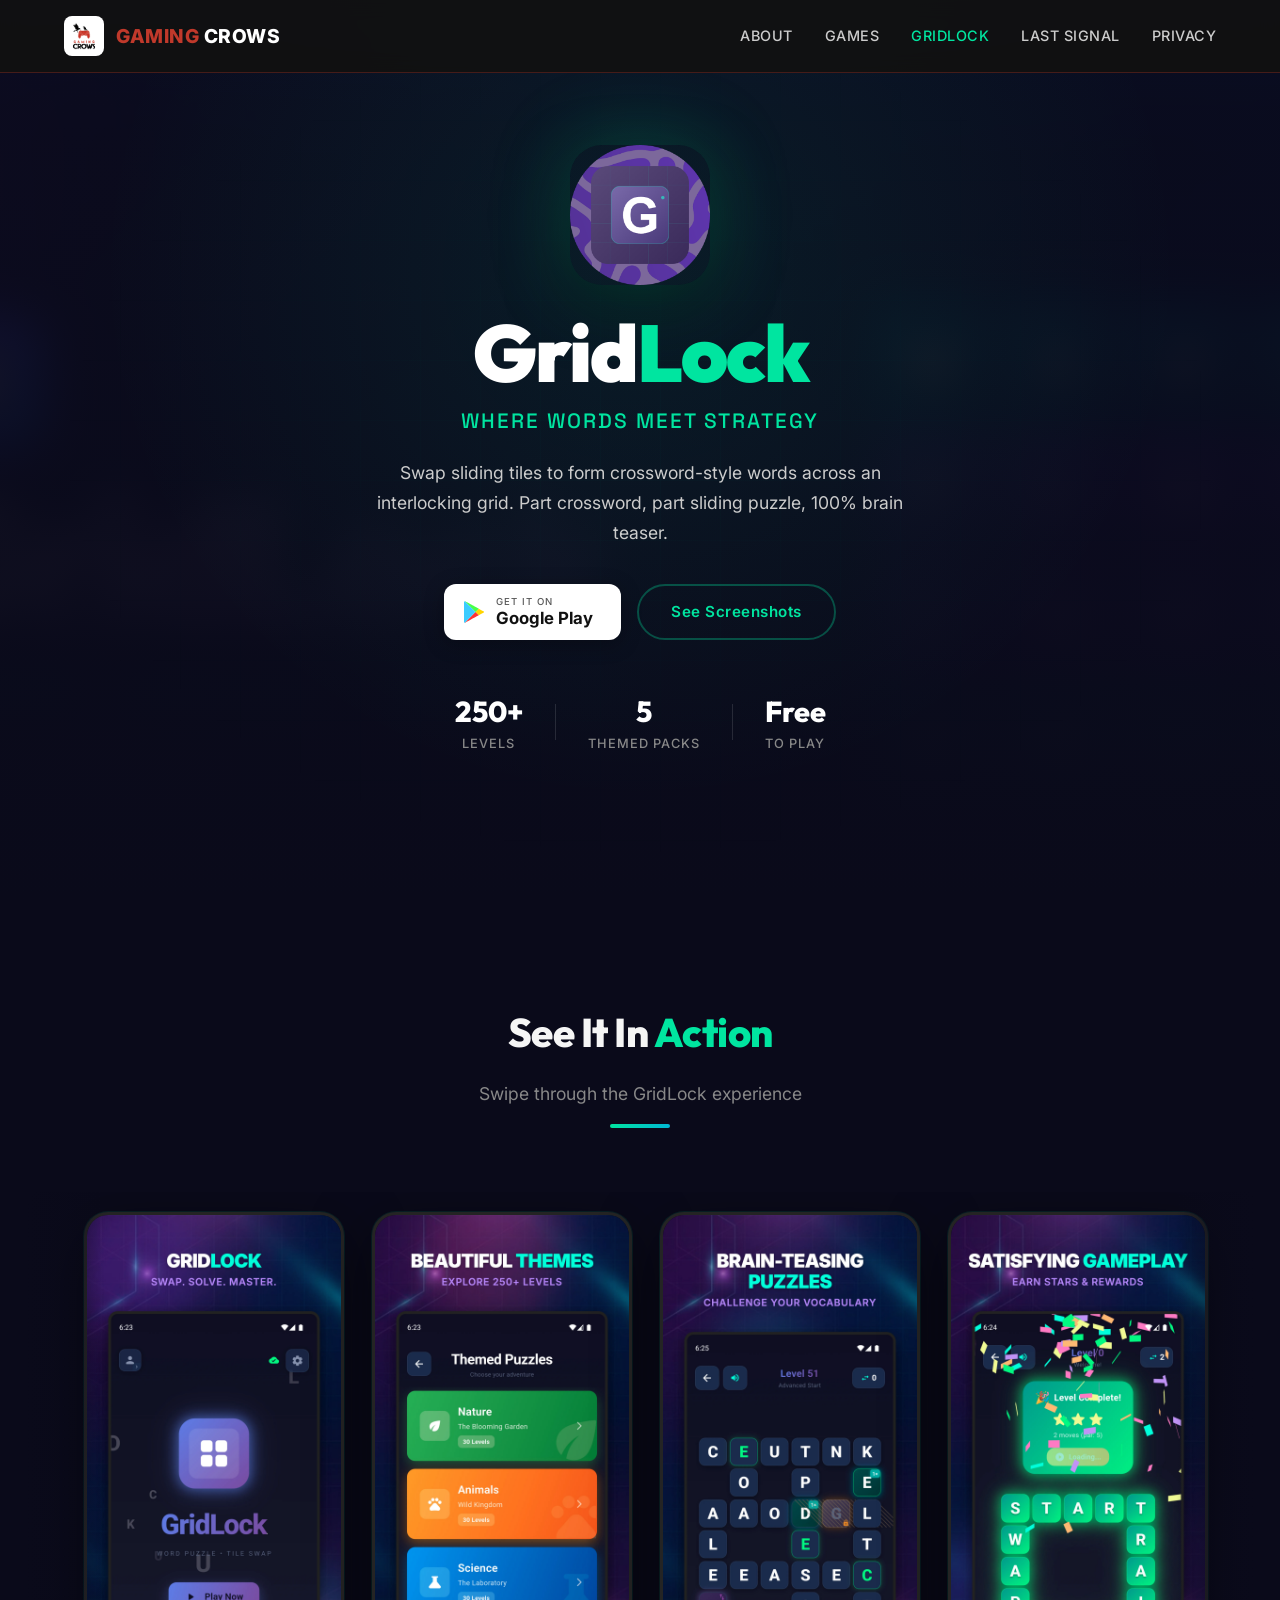
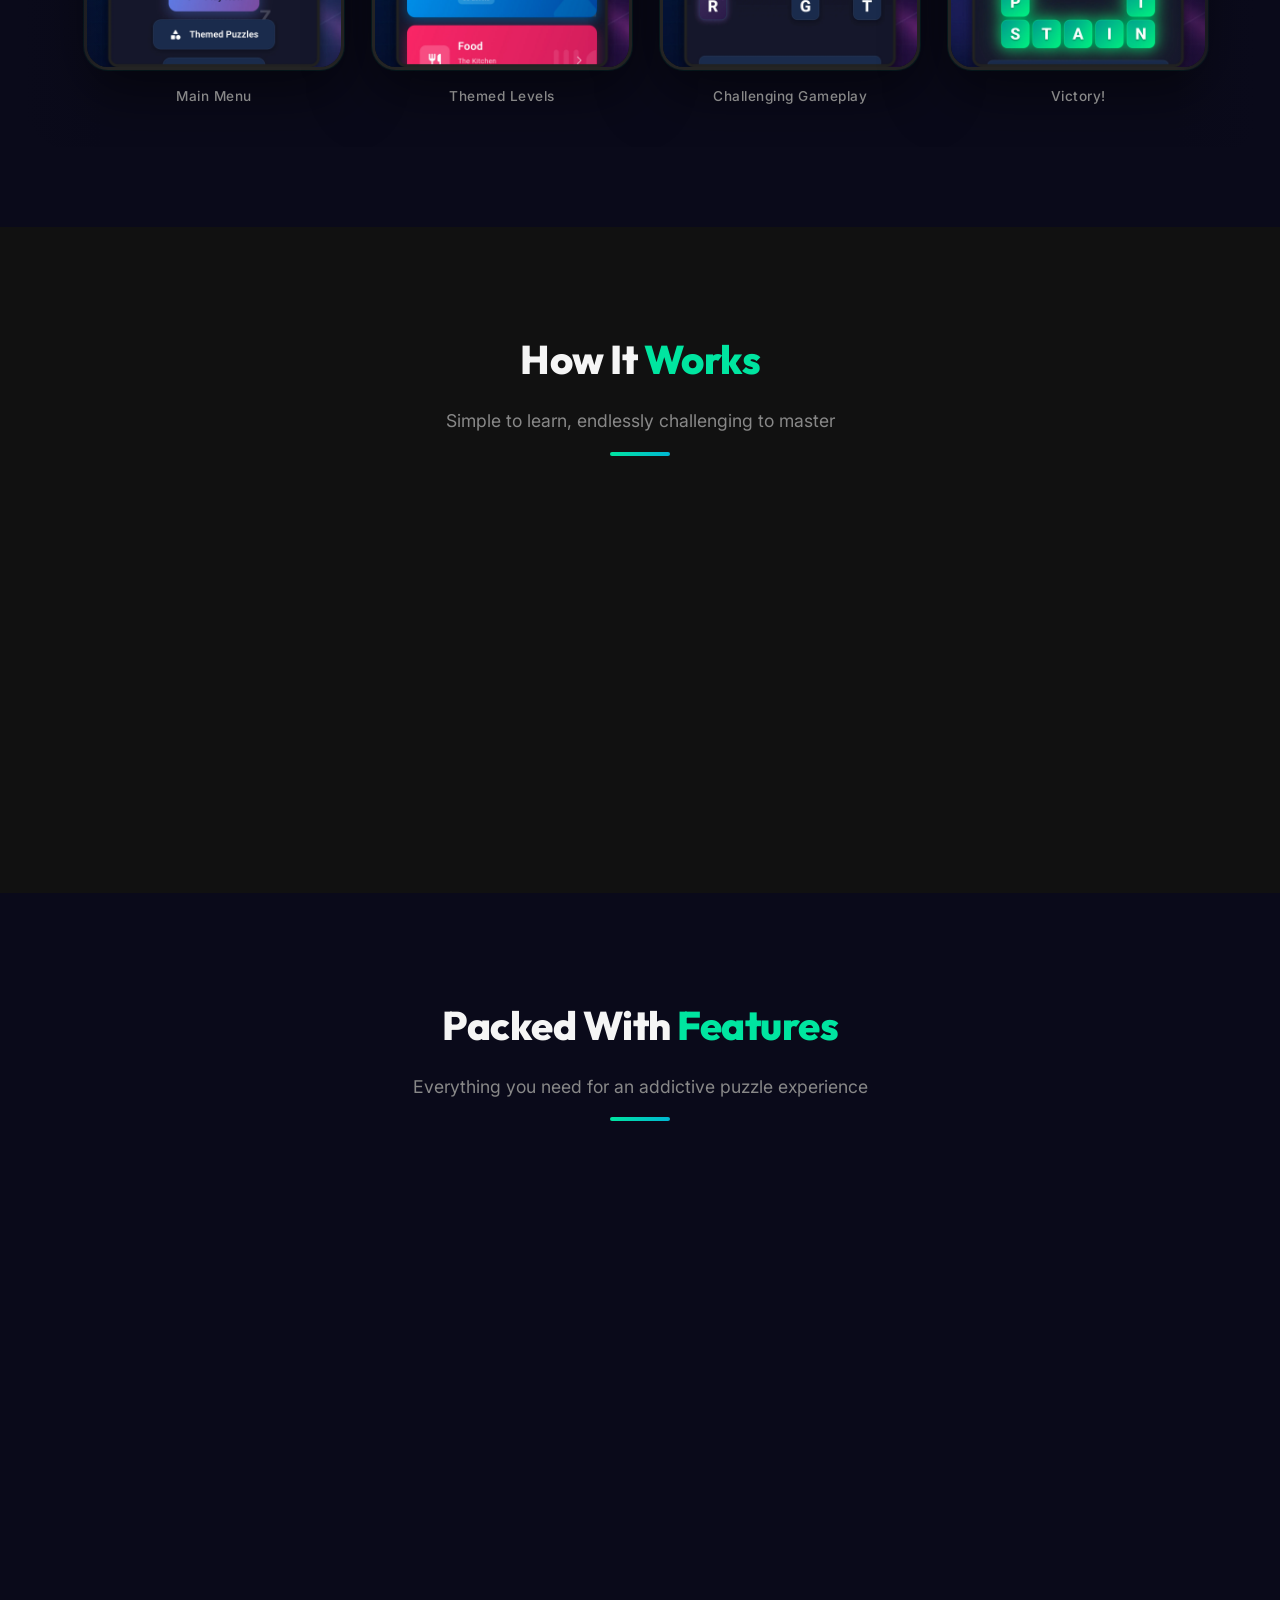
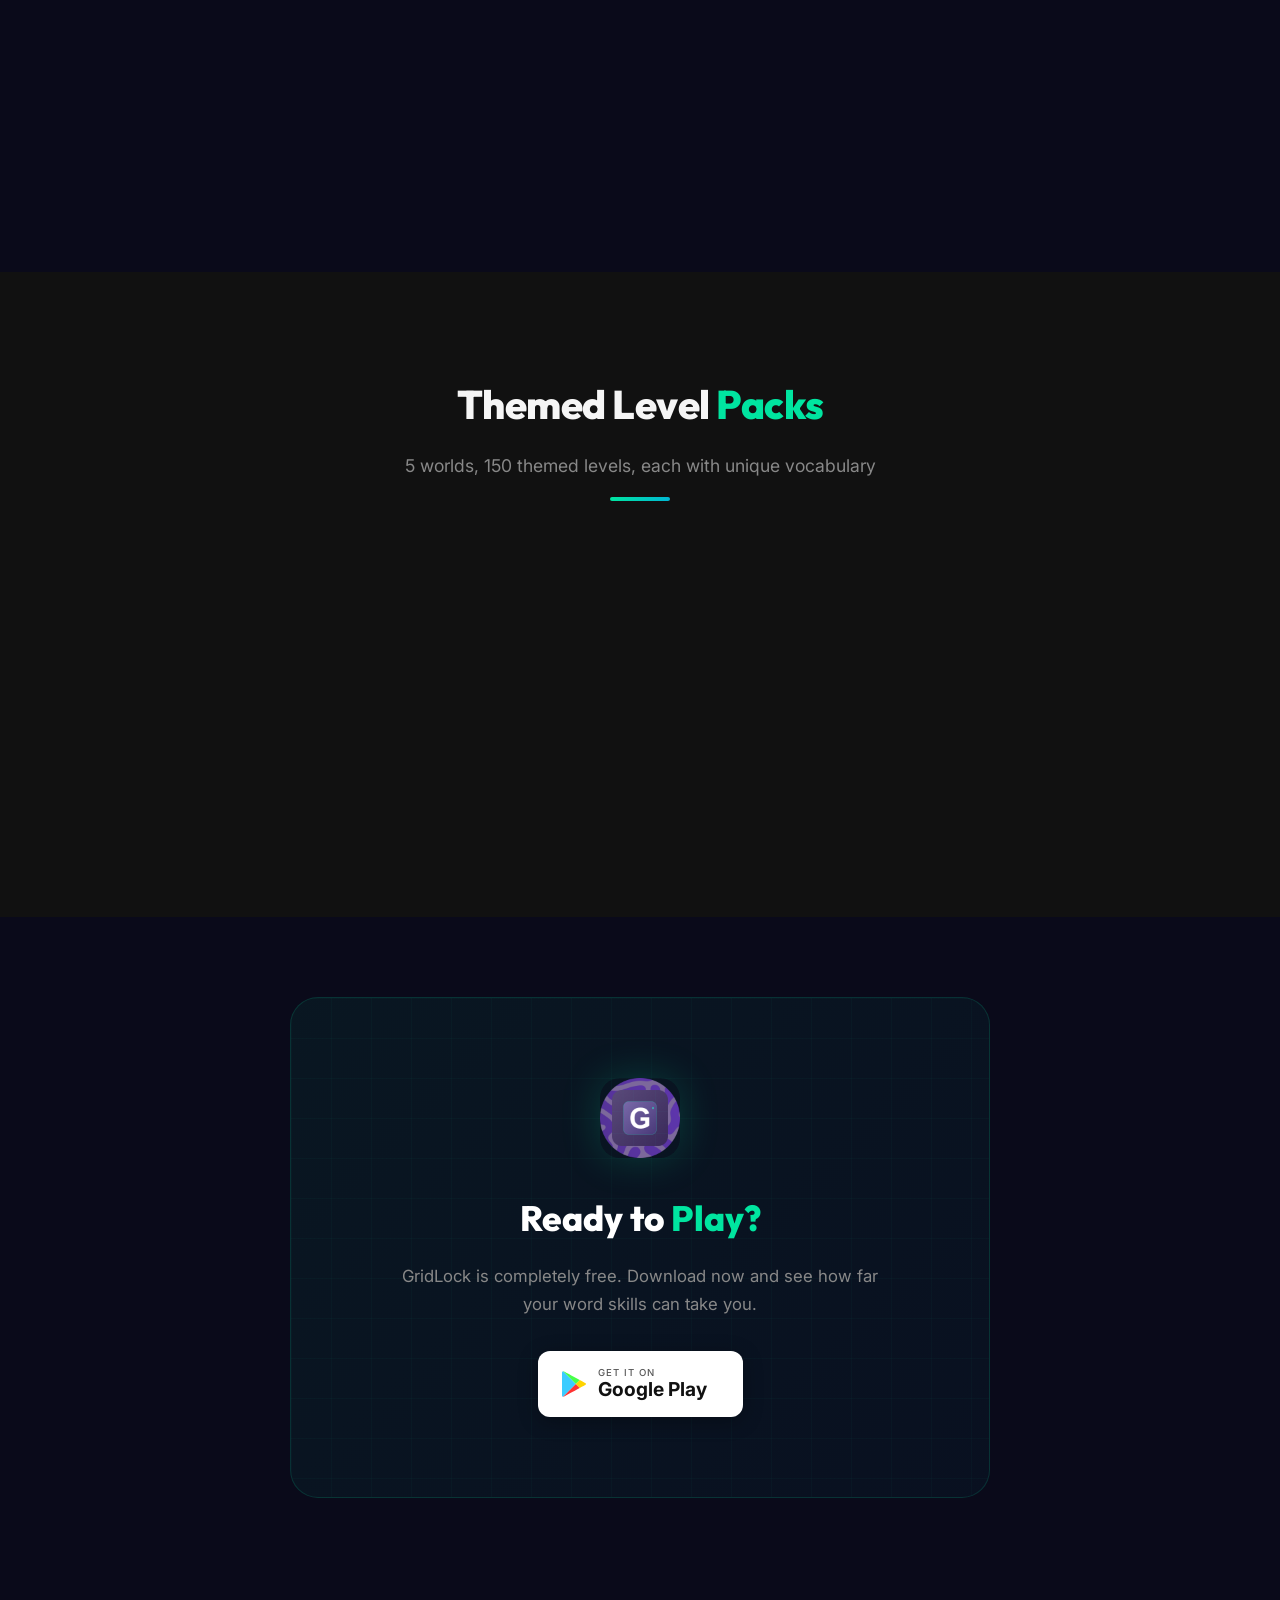
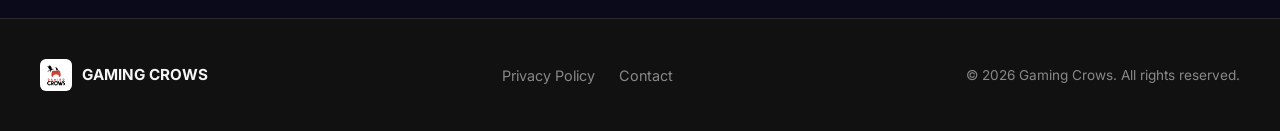
==== commit aec272f8: "add entry for last-signal" ====
--- a/gridlock.html
+++ b/gridlock.html
@@ -27,6 +27,7 @@
                 <li><a href="index.html#about">About</a></li>
                 <li><a href="index.html#games">Games</a></li>
                 <li><a href="gridlock.html" class="gl-nav-active">GridLock</a></li>
+                <li><a href="last-signal.html">Last Signal</a></li>
                 <li><a href="privacy.html">Privacy</a></li>
             </ul>
         </div>
--- a/styles.css
+++ b/styles.css
@@ -1360,4 +1360,51 @@
     .gl-cta-box h2 {
         font-size: 1.8rem;
     }
-}+}
+/* ---------- Last Signal page (reuses .gl-* with a cyan accent) ---------- */
+.ls-page .gl-teal,
+.ls-page .gl-nav-active,
+.ls-page .gl-hero-tagline,
+.ls-page .gl-btn-outline {
+    color: #3fd8ff !important;
+}
+
+.ls-page .gl-btn-outline {
+    border-color: rgba(63, 216, 255, 0.35);
+}
+
+.ls-page .gl-btn-outline:hover {
+    border-color: #3fd8ff;
+    color: var(--white) !important;
+}
+
+.ls-page .gl-accent-line,
+.ls-page .gl-feature-card::before {
+    background: linear-gradient(90deg, #3fd8ff, #f5b83d);
+}
+
+.ls-page .gl-cta-box {
+    background: linear-gradient(135deg, rgba(63, 216, 255, 0.06), rgba(245, 184, 61, 0.04));
+    border-color: rgba(63, 216, 255, 0.18);
+}
+
+/* Landscape screenshots */
+.ls-page .gl-phone-frame {
+    width: 480px;
+    max-width: 82vw;
+    border-radius: 16px;
+}
+
+.ls-coming-soon {
+    display: inline-block;
+    background: rgba(245, 184, 61, 0.15);
+    border: 1px solid rgba(245, 184, 61, 0.4);
+    color: #f5b83d;
+    padding: 6px 16px;
+    border-radius: 20px;
+    font-size: 0.8rem;
+    font-weight: 700;
+    text-transform: uppercase;
+    letter-spacing: 2px;
+    margin-bottom: 16px;
+}
